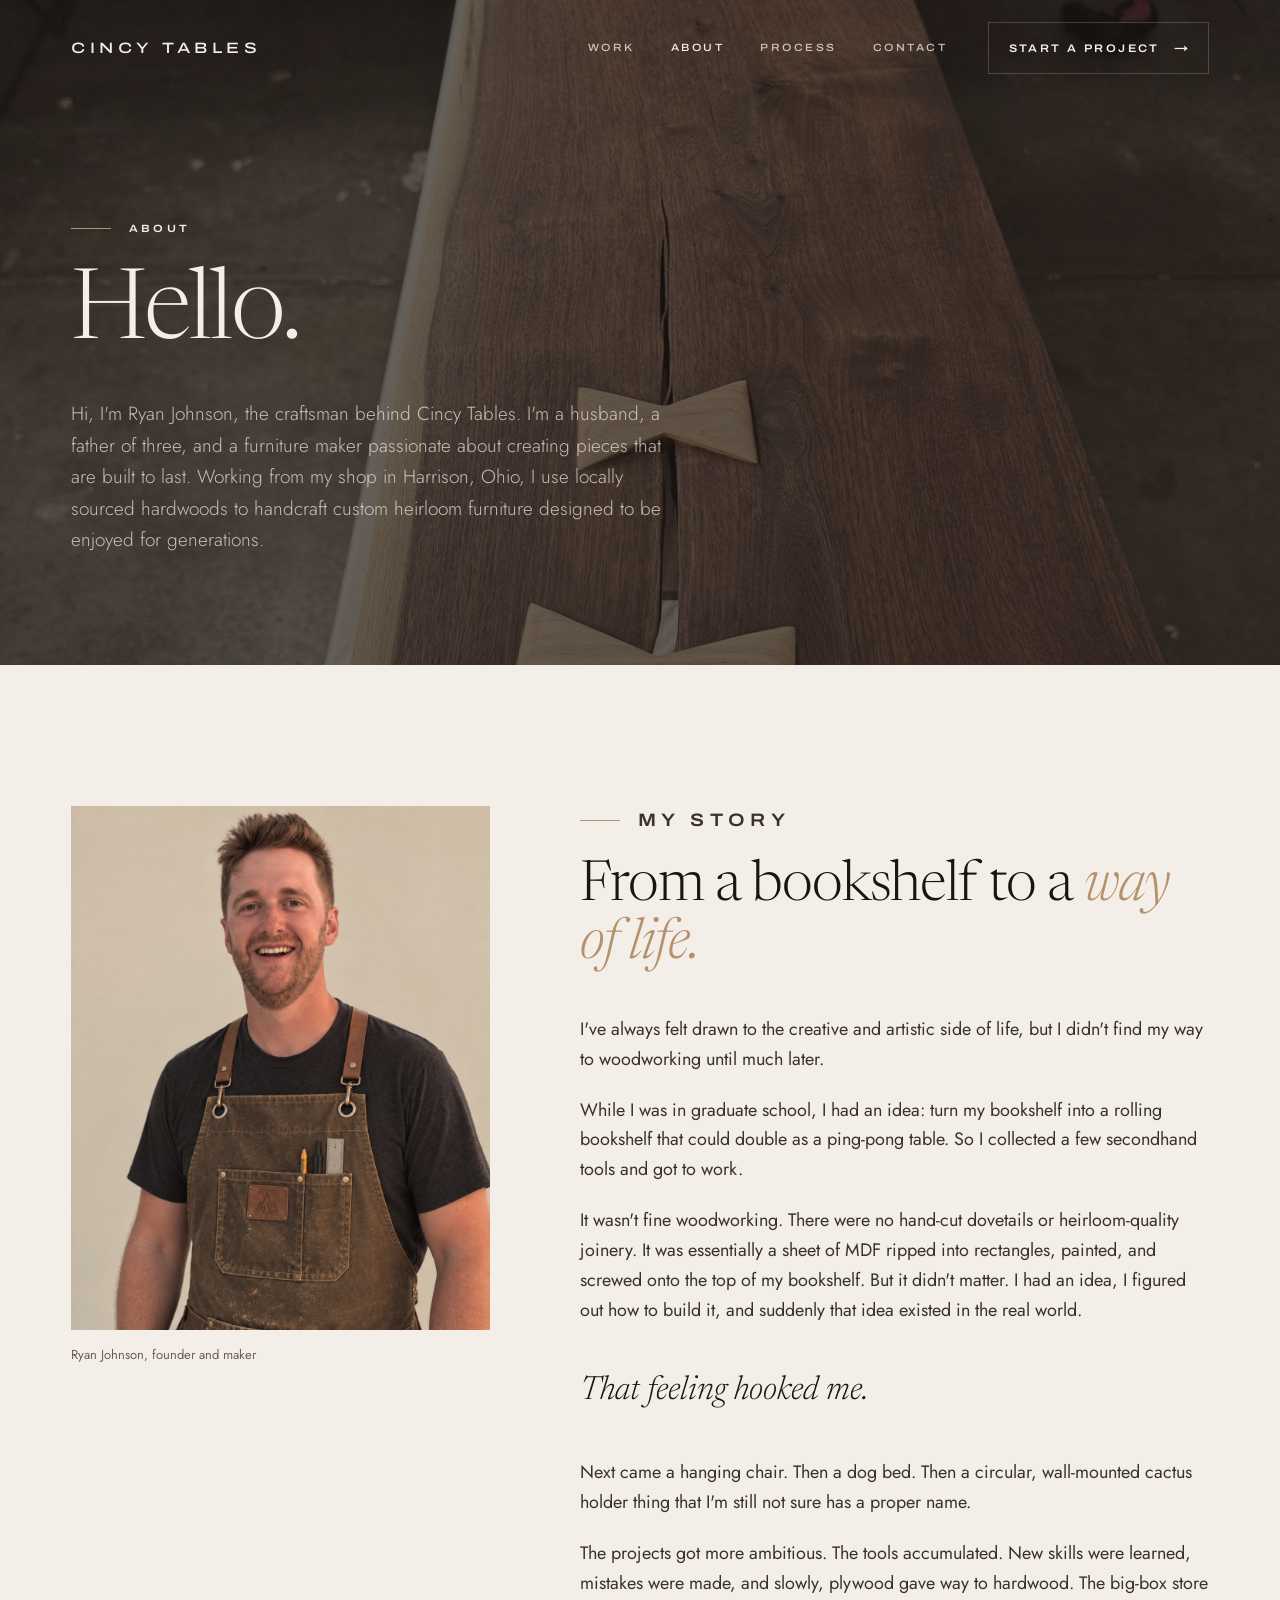
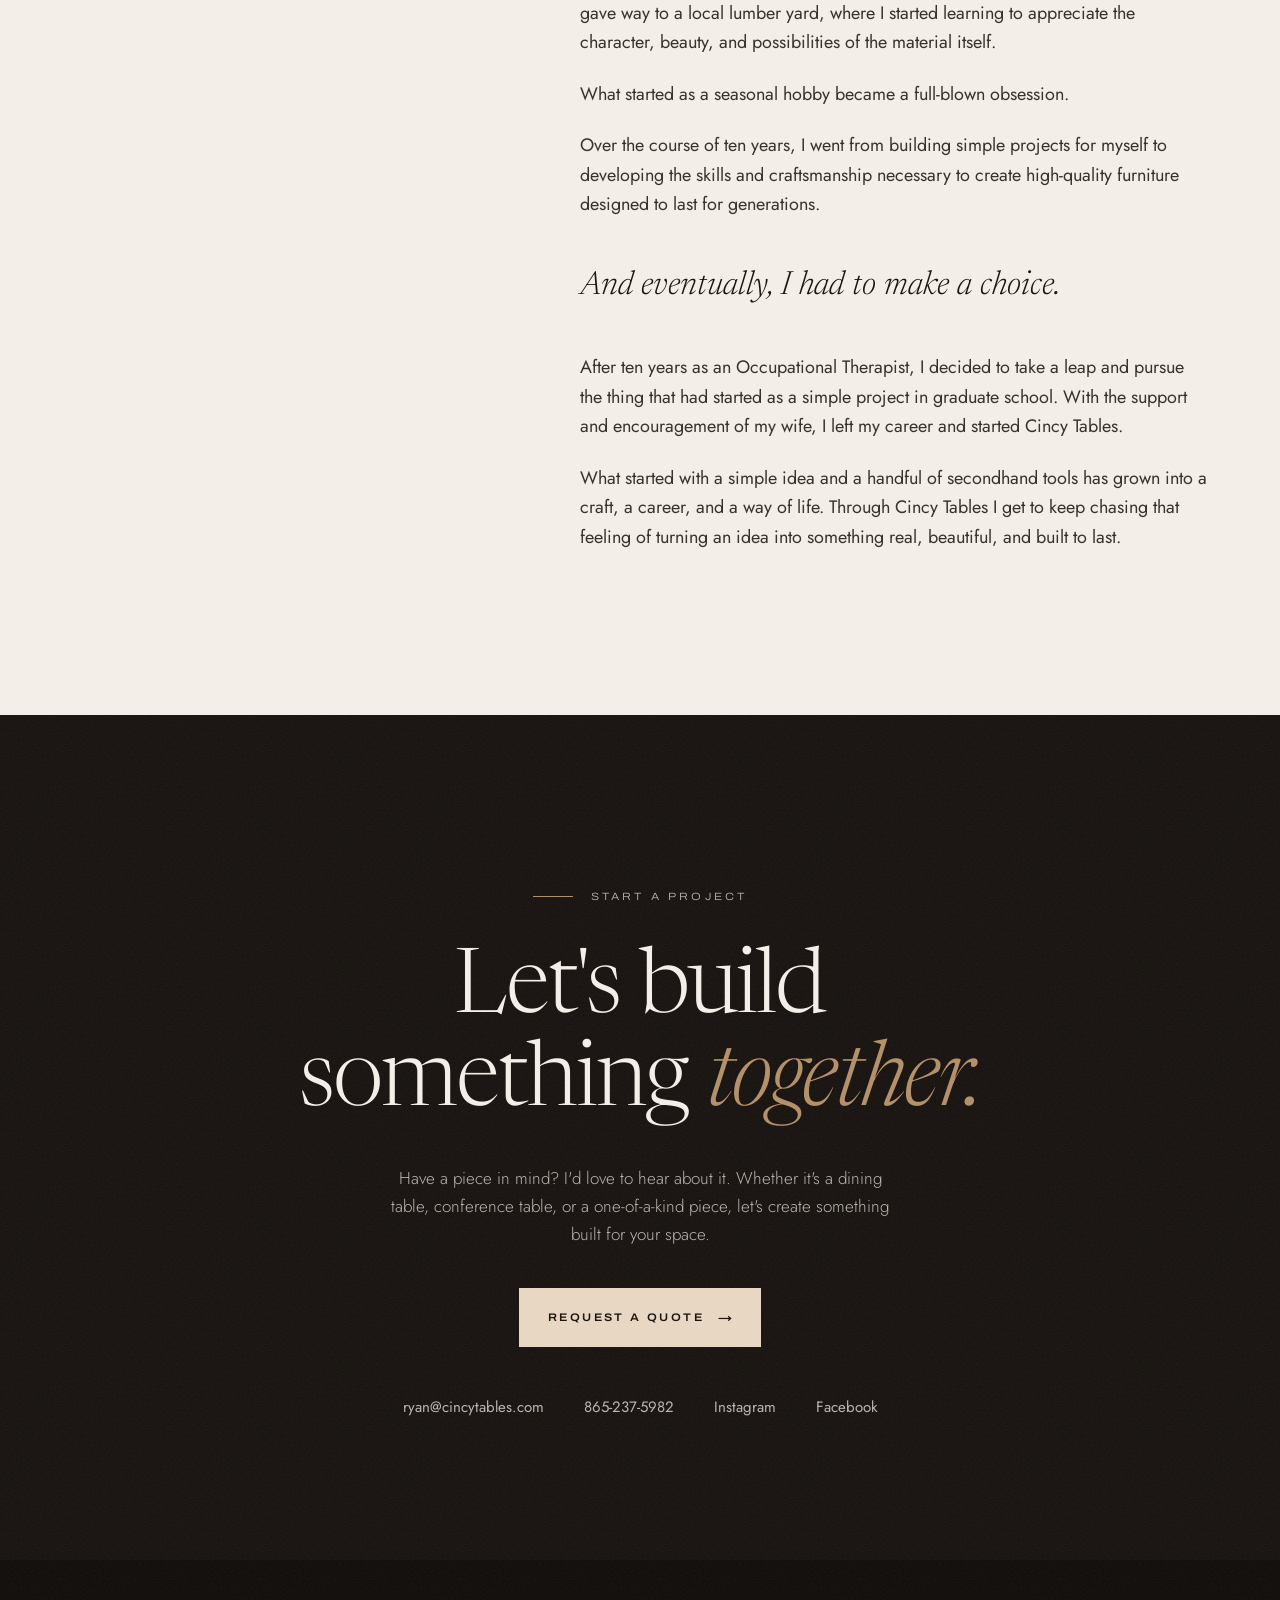
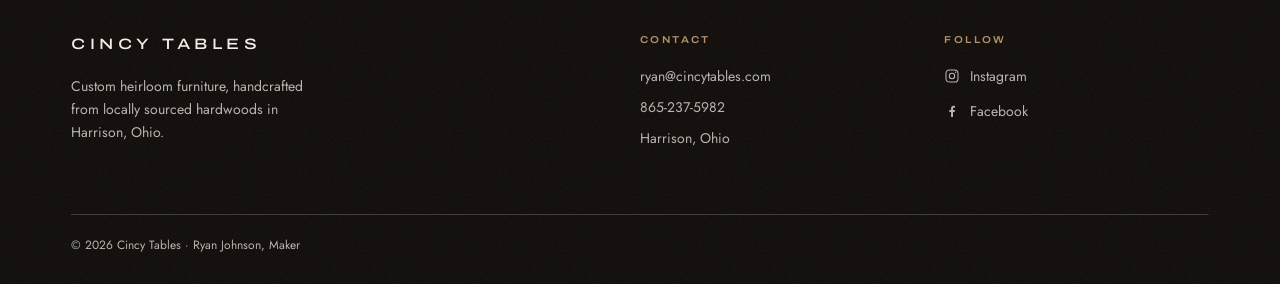
==== about.html @ 7ccca415 "Cincy Tables website with Codex instructions and hooks" ====
<!doctype html>
<html lang="en">
<head>
  <meta charset="utf-8">
  <meta name="viewport" content="width=device-width, initial-scale=1">
  <title>About | Cincy Tables</title>
  <meta name="description" content="Ryan Johnson left a ten-year career as an occupational therapist to build heirloom furniture full time. This is the story behind Cincy Tables.">
  <link rel="preconnect" href="https://fonts.googleapis.com">
  <link rel="preconnect" href="https://fonts.gstatic.com" crossorigin>
  <link href="https://fonts.googleapis.com/css2?family=Archivo:wdth,wght@100..125,400..700&family=Jost:wght@300;400;500&family=Newsreader:ital,opsz,wght@0,6..72,300..500;1,6..72,300..500&display=swap" rel="stylesheet">
  <link rel="stylesheet" href="style.css">
</head>
<body>

  <header class="site-header">
    <div class="wrap">
      <a class="brand" href="index.html">Cincy Tables</a>
      <button class="nav-toggle" aria-expanded="false" aria-controls="nav">Menu</button>
      <nav class="nav" id="nav">
        <a href="index.html#work">Work</a>
        <a href="about.html" aria-current="page">About</a>
        <a href="index.html#process">Process</a>
        <a href="contact.html">Contact</a>
      </nav>
      <a class="btn btn-line" href="contact.html">Start a Project <span class="arrow">&rarr;</span></a>
    </div>
  </header>

  <main>

    <section class="page-hero grain">
      <img class="page-hero-img" src="images/woven-3.jpg" alt="">
      <div class="wrap">
        <p class="label ruled reveal">About</p>
        <h1 class="serif reveal" style="--d:1">Hello.</h1>
        <p class="lede reveal" style="--d:2">Hi, I'm Ryan Johnson, the craftsman behind Cincy Tables. I'm a husband, a father of three, and a furniture maker passionate about creating pieces that are built to last. Working from my shop in Harrison, Ohio, I use locally sourced hardwoods to handcraft custom heirloom furniture designed to be enjoyed for generations.</p>
      </div>
    </section>

    <section class="section">
      <div class="wrap story">
        <figure class="story-photo">
          <img src="images/ryan.jpg" alt="Ryan Johnson in his shop apron">
          <figcaption>Ryan Johnson, founder and maker</figcaption>
        </figure>

        <div class="story-text">
          <p class="label ruled">My Story</p>
          <h2 class="serif">From a bookshelf to a <em>way of life.</em></h2>
          <p>I've always felt drawn to the creative and artistic side of life, but I didn't find my way to woodworking until much later.</p>
          <p>While I was in graduate school, I had an idea: turn my bookshelf into a rolling bookshelf that could double as a ping-pong table. So I collected a few secondhand tools and got to work.</p>
          <p>It wasn't fine woodworking. There were no hand-cut dovetails or heirloom-quality joinery. It was essentially a sheet of MDF ripped into rectangles, painted, and screwed onto the top of my bookshelf. But it didn't matter. I had an idea, I figured out how to build it, and suddenly that idea existed in the real world.</p>
          <p class="pull">That feeling hooked me.</p>
          <p>Next came a hanging chair. Then a dog bed. Then a circular, wall-mounted cactus holder thing that I'm still not sure has a proper name.</p>
          <p>The projects got more ambitious. The tools accumulated. New skills were learned, mistakes were made, and slowly, plywood gave way to hardwood. The big-box store gave way to a local lumber yard, where I started learning to appreciate the character, beauty, and possibilities of the material itself.</p>
          <p>What started as a seasonal hobby became a full-blown obsession.</p>
          <p>Over the course of ten years, I went from building simple projects for myself to developing the skills and craftsmanship necessary to create high-quality furniture designed to last for generations.</p>
          <p class="pull">And eventually, I had to make a choice.</p>
          <p>After ten years as an Occupational Therapist, I decided to take a leap and pursue the thing that had started as a simple project in graduate school. With the support and encouragement of my wife, I left my career and started Cincy Tables.</p>
          <p>What started with a simple idea and a handful of secondhand tools has grown into a craft, a career, and a way of life. Through Cincy Tables I get to keep chasing that feeling of turning an idea into something real, beautiful, and built to last.</p>
        </div>
      </div>
    </section>

    <section class="section cta grain">
      <div class="wrap">
        <p class="label ruled">Start a Project</p>
        <h2 class="serif">Let's build something <em>together.</em></h2>
        <p>Have a piece in mind? I'd love to hear about it. Whether it's a dining table, conference table, or a one-of-a-kind piece, let's create something built for your space.</p>
        <a class="btn btn-sand" href="contact.html">Request a Quote <span class="arrow">&rarr;</span></a>
        <div class="cta-contact">
          <a href="mailto:ryan@cincytables.com">ryan@cincytables.com</a>
          <a href="tel:+18652375982">865-237-5982</a>
          <a href="https://www.instagram.com/cincytables/" target="_blank" rel="noopener">Instagram</a>
          <a href="https://www.facebook.com/profile.php?id=61554300565181" target="_blank" rel="noopener">Facebook</a>
        </div>
      </div>
    </section>

  </main>

  <footer class="site-footer grain">
    <div class="wrap footer-top">
      <div>
        <a class="brand" href="index.html">Cincy Tables</a>
        <p>Custom heirloom furniture, handcrafted from locally sourced hardwoods in Harrison, Ohio.</p>
      </div>
      <div>
        <h4>Contact</h4>
        <ul>
          <li><a href="mailto:ryan@cincytables.com">ryan@cincytables.com</a></li>
          <li><a href="tel:+18652375982">865-237-5982</a></li>
          <li>Harrison, Ohio</li>
        </ul>
      </div>
      <div>
        <h4>Follow</h4>
        <ul class="social">
          <li><a href="https://www.instagram.com/cincytables/" target="_blank" rel="noopener"><svg viewBox="0 0 24 24" aria-hidden="true"><rect x="3" y="3" width="18" height="18" rx="5" fill="none" stroke="currentColor" stroke-width="1.6"/><circle cx="12" cy="12" r="4" fill="none" stroke="currentColor" stroke-width="1.6"/><circle cx="17.5" cy="6.5" r="1.1" fill="currentColor"/></svg>Instagram</a></li>
          <li><a href="https://www.facebook.com/profile.php?id=61554300565181" target="_blank" rel="noopener"><svg viewBox="0 0 24 24" aria-hidden="true"><path fill="currentColor" d="M13.5 21v-7.5h2.5l.4-3h-2.9V8.6c0-.9.3-1.5 1.5-1.5h1.5V4.4c-.3 0-1.2-.1-2.2-.1-2.2 0-3.7 1.3-3.7 3.8v2.4H8v3h2.6V21h2.9z"/></svg>Facebook</a></li>
        </ul>
      </div>
    </div>
    <div class="wrap footer-bottom">&copy; 2026 Cincy Tables &middot; Ryan Johnson, Maker</div>
  </footer>

  <script src="script.js"></script>
</body>
</html>
---- style.css ----
/* Cincy Tables — one stylesheet for every page. Colors and fonts live in :root. */

:root {
  --espresso: #15100d;
  --espresso-2: #0e0a08;
  --bone: #f3eee7;
  --paper: #e9e1d6;
  --field: #fbf8f4;
  --ink: #1a1512;
  --muted: #6a5f55;
  --brass: #b4916a;
  --sand: #e8d8c3;
  --line: rgba(26, 21, 18, 0.14);
  --line-light: rgba(243, 238, 231, 0.2);
  --bone-soft: rgba(243, 238, 231, 0.74);

  --serif: "Newsreader", Georgia, serif;
  --sans: "Jost", "Helvetica Neue", sans-serif;
  --label: "Archivo", "Helvetica Neue", sans-serif;

  --wrap: 1240px;
  --gutter: clamp(16px, 4vw, 56px);
  --ease: cubic-bezier(0.2, 0.7, 0.2, 1);
}

* { box-sizing: border-box; margin: 0; }
html { scroll-behavior: smooth; }
body {
  background: var(--bone);
  color: var(--ink);
  font-family: var(--sans);
  font-size: 17px;
  font-weight: 400;
  line-height: 1.65;
  -webkit-font-smoothing: antialiased;
}
img { display: block; max-width: 100%; }
a { color: inherit; }
button { font: inherit; color: inherit; }

.wrap { max-width: var(--wrap); margin: 0 auto; padding: 0 var(--gutter); }

/* ---------- Type ---------- */

.serif {
  font-family: var(--serif);
  font-weight: 300;
  line-height: 1.04;
  letter-spacing: -0.02em;
}
.serif em { font-style: italic; color: var(--brass); }

.label {
  display: flex;
  align-items: center;
  gap: 18px;
  font-family: var(--label);
  font-stretch: 115%;
  font-size: 10.5px;
  font-weight: 600;
  letter-spacing: 0.3em;
  text-transform: uppercase;
}
.label.ruled::before {
  content: "";
  width: 40px;
  height: 1px;
  background: var(--brass);
}

/* ---------- Grain for dark sections ---------- */

.grain { position: relative; isolation: isolate; }
.grain::before {
  content: "";
  position: absolute;
  inset: 0;
  z-index: 0;
  pointer-events: none;
  opacity: 0.08;
  background-image: url("data:image/svg+xml,%3Csvg xmlns='http://www.w3.org/2000/svg' width='200' height='200'%3E%3Cfilter id='n'%3E%3CfeTurbulence type='fractalNoise' baseFrequency='0.85' numOctaves='3' stitchTiles='stitch'/%3E%3C/filter%3E%3Crect width='100%25' height='100%25' filter='url(%23n)'/%3E%3C/svg%3E");
}
.grain > * { position: relative; z-index: 1; }

/* ---------- Buttons ---------- */

.btn {
  display: inline-flex;
  align-items: center;
  gap: 14px;
  padding: 17px 28px;
  border: 1px solid transparent;
  font-family: var(--label);
  font-stretch: 112%;
  font-size: 11px;
  font-weight: 600;
  letter-spacing: 0.22em;
  text-transform: uppercase;
  text-decoration: none;
  cursor: pointer;
  transition: background 0.3s, color 0.3s, border-color 0.3s;
}
.btn .arrow { font-size: 14px; letter-spacing: 0; transition: transform 0.3s var(--ease); }
.btn:hover .arrow { transform: translateX(5px); }
.btn-sand { background: var(--sand); color: var(--ink); }
.btn-sand:hover { background: var(--bone); }
.btn-line { border-color: var(--line-light); color: var(--bone); }
.btn-line:hover { border-color: var(--bone); }
.btn-dark { background: var(--espresso); color: var(--bone); }
.btn-dark:hover { background: #3a2a1f; }
.btn-row { display: flex; flex-wrap: wrap; gap: 14px; }

.text-link {
  display: inline-flex;
  gap: 12px;
  padding-bottom: 6px;
  border-bottom: 1px solid var(--brass);
  font-family: var(--label);
  font-stretch: 112%;
  font-size: 11px;
  font-weight: 600;
  letter-spacing: 0.22em;
  text-transform: uppercase;
  text-decoration: none;
}
.text-link .arrow { letter-spacing: 0; transition: transform 0.3s var(--ease); }
.text-link:hover .arrow { transform: translateX(5px); }

/* ---------- Header ---------- */

.site-header {
  position: absolute;
  inset: 0 0 auto;
  z-index: 10;
  color: var(--bone);
}
.site-header .wrap {
  display: flex;
  align-items: center;
  gap: 40px;
  height: 96px;
}
.brand {
  font-family: var(--label);
  font-stretch: 125%;
  font-size: 15px;
  font-weight: 500;
  letter-spacing: 0.3em;
  text-transform: uppercase;
  text-decoration: none;
  white-space: nowrap;
}
.nav { display: flex; gap: 36px; margin-left: auto; }
.nav a, .nav-toggle {
  font-family: var(--label);
  font-stretch: 112%;
  font-size: 10.5px;
  font-weight: 500;
  letter-spacing: 0.24em;
  text-transform: uppercase;
  text-decoration: none;
}
.nav a { opacity: 0.78; transition: opacity 0.2s; }
.nav a:hover, .nav a[aria-current="page"] { opacity: 1; }
.site-header .btn { padding: 13px 20px; }
.nav-toggle { display: none; margin-left: auto; padding: 10px 0; background: none; border: 0; cursor: pointer; }

/* ---------- Home hero ---------- */

.hero {
  position: relative;
  display: flex;
  align-items: flex-end;
  min-height: max(640px, min(100vh, 940px));
  overflow: hidden;
  background: var(--espresso);
  color: var(--bone);
}
.hero-img {
  position: absolute;
  inset: 0;
  width: 100%;
  height: 100%;
  object-fit: cover;
  object-position: 50% 72%;
  transform: scale(1.04);
  animation: settle 2.4s var(--ease) forwards;
}
.hero::after {
  content: "";
  position: absolute;
  inset: 0;
  background:
    linear-gradient(90deg, rgba(21, 16, 13, 0.92) 0%, rgba(21, 16, 13, 0.62) 42%, rgba(21, 16, 13, 0.08) 80%),
    linear-gradient(0deg, rgba(21, 16, 13, 0.85) 0%, transparent 45%),
    linear-gradient(180deg, rgba(21, 16, 13, 0.6) 0%, transparent 22%);
}
.hero .wrap { position: relative; z-index: 1; width: 100%; padding-top: 160px; padding-bottom: 72px; }
.hero h1 { max-width: 9ch; margin-top: 28px; font-size: clamp(56px, 8.6vw, 136px); }
.hero-foot {
  display: flex;
  flex-wrap: wrap;
  align-items: flex-end;
  justify-content: space-between;
  gap: 32px;
  margin-top: 40px;
}
.hero-foot p { max-width: 40ch; margin-bottom: 28px; font-size: 18px; font-weight: 300; color: var(--bone-soft); }
.hero-caption {
  font-family: var(--label);
  font-stretch: 112%;
  font-size: 10px;
  letter-spacing: 0.22em;
  text-transform: uppercase;
  color: var(--bone-soft);
  text-align: right;
}

@keyframes settle { to { transform: scale(1); } }
@keyframes rise {
  from { opacity: 0; transform: translateY(22px); }
  to { opacity: 1; transform: none; }
}
.reveal { animation: rise 1.1s var(--ease) both; animation-delay: calc(var(--d, 0) * 140ms + 150ms); }

/* ---------- Sections ---------- */

.section { padding: clamp(80px, 11vw, 150px) 0; }
.section-head {
  display: grid;
  grid-template-columns: 1fr 1fr;
  gap: 32px 64px;
  align-items: end;
  margin-bottom: clamp(48px, 6vw, 80px);
}
.section-head h2 { margin-top: 22px; font-size: clamp(40px, 5vw, 72px); }
.section-head > p { max-width: 46ch; color: var(--muted); }

/* ---------- Intro statement ---------- */

.intro { display: grid; grid-template-columns: 1fr 2.2fr; gap: 48px; }
.intro-text { font-size: clamp(26px, 3vw, 42px); line-height: 1.28; }
.pillars {
  display: grid;
  grid-template-columns: repeat(3, 1fr);
  gap: 40px;
  margin-top: clamp(56px, 7vw, 96px);
  grid-column: 2;
}
.pillars div { padding-top: 22px; border-top: 1px solid var(--line); }
.pillars h3 { font-family: var(--serif); font-size: 24px; font-weight: 400; letter-spacing: -0.01em; }
.pillars p { margin-top: 8px; font-size: 15px; color: var(--muted); }

/* ---------- Featured work ---------- */

.work { background: var(--paper); }
.work-grid {
  display: grid;
  grid-template-columns: 1fr 1fr;
  column-gap: clamp(32px, 6vw, 96px);
  row-gap: clamp(64px, 8vw, 112px);
  padding-bottom: 140px;
}
.work-grid > .piece:nth-child(even) { transform: translateY(140px); }

.piece { position: relative; }
.piece .media { aspect-ratio: 4 / 5; overflow: hidden; background: var(--espresso); }
.piece .media img {
  width: 100%;
  height: 100%;
  object-fit: cover;
  transition: transform 1.2s var(--ease), filter 0.6s;
}
.piece:hover .media img { transform: scale(1.035); filter: brightness(1.04); }
.piece-caption { display: grid; grid-template-columns: 52px 1fr; margin-top: 26px; }
.piece-num {
  padding-top: 10px;
  font-family: var(--label);
  font-stretch: 112%;
  font-size: 11px;
  font-weight: 600;
  letter-spacing: 0.12em;
  color: var(--brass);
}
.piece h3 { font-family: var(--serif); font-size: clamp(28px, 2.6vw, 36px); font-weight: 400; letter-spacing: -0.015em; line-height: 1.1; }
.piece-short { max-width: 40ch; margin-top: 10px; font-size: 15px; color: var(--muted); }
.piece-spec {
  margin-top: 16px;
  font-family: var(--label);
  font-stretch: 112%;
  font-size: 10px;
  font-weight: 500;
  letter-spacing: 0.2em;
  text-transform: uppercase;
}
.piece-full { display: none; }
.piece-open {
  position: absolute;
  inset: 0;
  z-index: 2;
  background: none;
  border: 0;
  cursor: pointer;
}
.piece-open:focus-visible { outline: 2px solid var(--brass); outline-offset: 8px; }

/* ---------- Craftsmanship details ---------- */

.details { background: var(--espresso); color: var(--bone); }
.details .section-head > p { color: var(--bone-soft); }
.detail-row { display: grid; grid-template-columns: repeat(3, 1fr); gap: clamp(16px, 2.4vw, 32px); }
.detail-row figure:nth-child(2) { margin-top: 64px; }
.detail-row img { width: 100%; aspect-ratio: 4 / 5; object-fit: cover; }
.detail-row figcaption {
  margin-top: 16px;
  font-family: var(--label);
  font-stretch: 112%;
  font-size: 10px;
  letter-spacing: 0.2em;
  text-transform: uppercase;
  color: var(--bone-soft);
}
.detail-row figcaption b { display: block; margin-bottom: 4px; font-family: var(--serif); font-size: 20px; font-weight: 400; letter-spacing: 0; text-transform: none; color: var(--bone); }

/* ---------- Maker ---------- */

.maker {
  display: grid;
  grid-template-columns: 5fr 7fr;
  gap: clamp(40px, 7vw, 112px);
  align-items: center;
}
.maker-photo { position: relative; z-index: 0; }
.maker-photo::after {
  content: "";
  position: absolute;
  inset: 24px -24px -24px 24px;
  z-index: -1;
  border: 1px solid var(--brass);
}
.maker-photo img { width: 100%; aspect-ratio: 4 / 5; object-fit: cover; object-position: 50% 12%; }
.maker h2 { margin: 22px 0 28px; font-size: clamp(40px, 4.8vw, 68px); }
.maker p { max-width: 54ch; color: var(--muted); }
.maker blockquote {
  max-width: 34ch;
  margin: 36px 0;
  padding-left: 24px;
  border-left: 1px solid var(--brass);
  font-family: var(--serif);
  font-size: clamp(21px, 2vw, 26px);
  font-style: italic;
  font-weight: 300;
  line-height: 1.35;
}

/* ---------- Process ---------- */

.process { background: var(--paper); }
.steps { display: grid; grid-template-columns: repeat(3, 1fr); gap: clamp(32px, 5vw, 72px); }
.step { padding-top: 28px; border-top: 1px solid var(--line); }
.step-num { font-family: var(--serif); font-size: 64px; font-weight: 300; line-height: 1; color: var(--brass); }
.step h3 {
  margin-top: 24px;
  font-family: var(--label);
  font-stretch: 112%;
  font-size: 11px;
  font-weight: 600;
  letter-spacing: 0.24em;
  text-transform: uppercase;
}
.step p { margin-top: 10px; color: var(--muted); }

/* ---------- More from the shop ---------- */

/* Each row keeps every photo uncropped: --r is the photo's width / height,
   so photos in a row share one height and fill the row. */
.shop-grid { display: grid; gap: 16px; }
.shop-row { display: flex; gap: 16px; }
.shop-row figure { flex: var(--r) 1 0; min-width: 0; }
.shop-grid figcaption { margin-top: 8px; font-size: 13px; color: var(--muted); }
.shop-item {
  display: block;
  width: 100%;
  padding: 0;
  overflow: hidden;
  background: var(--paper);
  border: 0;
  cursor: zoom-in;
}
.shop-item img { width: 100%; height: auto; transition: transform 1s var(--ease); }
.shop-item:hover img { transform: scale(1.04); }
.shop-item:focus-visible { outline: 2px solid var(--brass); outline-offset: 3px; }

/* ---------- Call to action ---------- */

.cta { background: var(--espresso); color: var(--bone); text-align: center; }
.cta .label { justify-content: center; }
.cta h2 { max-width: 14ch; margin: 28px auto 0; font-size: clamp(48px, 7vw, 104px); }
.cta p { max-width: 50ch; margin: 32px auto 40px; font-weight: 300; color: var(--bone-soft); }
.cta-contact {
  display: flex;
  flex-wrap: wrap;
  justify-content: center;
  gap: 12px 40px;
  margin-top: 48px;
  font-size: 15px;
  color: var(--bone-soft);
}
.cta-contact a { text-decoration: none; }
.cta-contact a:hover { color: var(--bone); }

/* ---------- Footer ---------- */

.site-footer { background: var(--espresso-2); color: var(--bone-soft); font-size: 14px; }
.footer-top {
  display: grid;
  grid-template-columns: 2fr 1fr 1fr;
  gap: 40px;
  padding-top: 72px;
  padding-bottom: 56px;
}
.site-footer .brand { color: var(--bone); }
.footer-top p { max-width: 32ch; margin-top: 18px; }
.footer-top h4 {
  margin-bottom: 16px;
  font-family: var(--label);
  font-stretch: 112%;
  font-size: 10px;
  font-weight: 600;
  letter-spacing: 0.24em;
  text-transform: uppercase;
  color: var(--brass);
}
.footer-top ul { padding: 0; list-style: none; }
.footer-top li { margin-bottom: 8px; }
.social a { display: inline-flex; align-items: center; gap: 10px; }
.social svg { width: 16px; height: 16px; }
.site-footer a { text-decoration: none; }
.site-footer a:hover { color: var(--bone); }
.footer-bottom {
  padding-top: 22px;
  padding-bottom: 28px;
  background: linear-gradient(var(--line-light), var(--line-light)) center top / calc(100% - 2 * var(--gutter)) 1px no-repeat;
  font-size: 12px;
}

/* ---------- Inner page hero ---------- */

.page-hero { position: relative; overflow: hidden; padding: 220px 0 110px; background: var(--espresso); color: var(--bone); }
.page-hero-img { position: absolute; inset: 0; width: 100%; height: 100%; object-fit: cover; opacity: 0.32; }
.page-hero h1 { max-width: 13ch; margin-top: 28px; font-size: clamp(52px, 7.6vw, 116px); }
.page-hero .lede { max-width: 56ch; margin-top: 32px; font-size: 19px; font-weight: 300; color: var(--bone-soft); }

/* ---------- About: story ---------- */

.story {
  display: grid;
  grid-template-columns: minmax(0, 0.8fr) minmax(0, 1.2fr);
  gap: clamp(40px, 7vw, 112px);
  align-items: start;
}
.story-photo { position: sticky; top: 40px; }
.story-photo img { width: 100%; aspect-ratio: 4 / 5; object-fit: cover; object-position: 50% 12%; }
.story-photo figcaption { margin-top: 14px; font-size: 13px; color: var(--muted); }
.story-text h2 { margin: 22px 0 40px; font-size: clamp(40px, 4.4vw, 60px); }
.story-text p { max-width: 60ch; margin-bottom: 1.2em; font-size: 18px; color: #3a322c; }
.story-text > p:first-of-type::first-letter {
  float: left;
  margin: 6px 12px 0 0;
  font-family: var(--serif);
  font-size: 76px;
  font-weight: 300;
  line-height: 0.8;
  color: var(--brass);
}
.story-text .pull {
  margin: 1.4em 0;
  font-family: var(--serif);
  font-size: clamp(26px, 2.6vw, 34px);
  font-style: italic;
  font-weight: 300;
  line-height: 1.2;
  color: var(--ink);
}

/* ---------- Contact ---------- */

.quote { display: grid; grid-template-columns: 1fr 1.25fr; gap: clamp(40px, 7vw, 112px); align-items: start; }
.quote-aside h2 { margin: 22px 0 28px; font-size: clamp(36px, 3.8vw, 52px); }
.quote-aside p { margin-bottom: 1em; color: var(--muted); }
.contact-list { margin-top: 40px; padding: 0; list-style: none; border-top: 1px solid var(--line); }
.contact-list li {
  display: flex;
  justify-content: space-between;
  gap: 16px;
  padding: 18px 0;
  border-bottom: 1px solid var(--line);
  font-size: 15px;
}
.contact-list span {
  align-self: center;
  font-family: var(--label);
  font-stretch: 112%;
  font-size: 10px;
  font-weight: 600;
  letter-spacing: 0.22em;
  text-transform: uppercase;
  color: var(--muted);
}
.contact-list a { text-decoration: none; }
.contact-list a:hover { color: var(--brass); }

.quote-form { padding: clamp(28px, 4vw, 56px); background: var(--paper); }
.field { display: grid; gap: 10px; margin-bottom: 26px; }
.field-row { display: grid; grid-template-columns: 1fr 1fr; gap: 20px; }
.field label {
  font-family: var(--label);
  font-stretch: 112%;
  font-size: 10px;
  font-weight: 600;
  letter-spacing: 0.22em;
  text-transform: uppercase;
}
.field input, .field select, .field textarea {
  width: 100%;
  padding: 15px 16px;
  background: var(--field);
  border: 1px solid var(--line);
  border-radius: 0;
  color: var(--ink);
  font: inherit;
  font-size: 16px;
}
.field textarea { min-height: 160px; resize: vertical; }
.field input:focus, .field select:focus, .field textarea:focus {
  outline: 1px solid var(--brass);
  outline-offset: -1px;
  border-color: var(--brass);
}
.hint { font-size: 13px; line-height: 1.5; color: var(--muted); }
.honey { position: absolute; left: -9999px; }

/* ---------- Photo viewer ---------- */

.lightbox {
  width: 100%;
  max-width: min(1180px, 94vw);
  max-height: 94vh;
  margin: auto;
  padding: 0;
  border: 0;
  background: transparent;
  color: var(--bone);
}
.lightbox::backdrop { background: rgba(10, 7, 5, 0.94); }
.lightbox-inner { display: grid; grid-template-columns: 1fr 340px; background: var(--espresso); }
.lightbox-stage {
  position: relative;
  display: flex;
  align-items: center;
  justify-content: center;
  height: min(82vh, 780px);
  background: #0b0806;
}
.lightbox-stage img { max-width: 100%; max-height: 100%; object-fit: contain; }
.lb-prev, .lb-next {
  position: absolute;
  top: 50%;
  width: 52px;
  height: 52px;
  transform: translateY(-50%);
  background: rgba(21, 16, 13, 0.7);
  border: 1px solid var(--line-light);
  font-size: 18px;
  cursor: pointer;
  transition: background 0.2s;
}
.lb-prev { left: 16px; }
.lb-next { right: 16px; }
.lb-prev:hover, .lb-next:hover { background: var(--espresso); }
.lightbox-info { position: relative; display: flex; flex-direction: column; padding: 64px 36px 36px; }
.lightbox-info h2 { margin-bottom: 18px; font-size: 34px; }
.lightbox-info p { font-size: 15px; font-weight: 300; color: var(--bone-soft); }
.lb-count {
  margin-top: auto;
  padding-top: 24px;
  font-family: var(--label);
  font-stretch: 112%;
  font-size: 10px;
  letter-spacing: 0.24em;
}
.lb-close {
  position: absolute;
  top: 16px;
  right: 20px;
  background: none;
  border: 0;
  font-size: 30px;
  font-weight: 300;
  line-height: 1;
  cursor: pointer;
}

/* ---------- Small screens ---------- */

@media (max-width: 900px) {
  .site-header .btn { display: none; }
  .site-header .wrap { height: 80px; }
  .nav-toggle { display: inline-flex; }
  .nav {
    display: none;
    position: absolute;
    top: 80px;
    left: 0;
    right: 0;
    flex-direction: column;
    gap: 0;
    padding: 8px var(--gutter) 24px;
    background: var(--espresso);
  }
  .nav.open { display: flex; }
  .nav a { padding: 16px 0; border-bottom: 1px solid var(--line-light); font-size: 12px; }

  .hero-caption { display: none; }
  .hero-img { inset: auto 0 0 0; height: 140%; }
  .section-head { grid-template-columns: 1fr; }

  .intro { grid-template-columns: 1fr; gap: 24px; }
  .pillars { grid-column: auto; grid-template-columns: 1fr; gap: 28px; }

  .work-grid { grid-template-columns: 1fr; padding-bottom: 0; }
  .work-grid > .piece:nth-child(even) { transform: none; }

  .detail-row { grid-template-columns: 1fr 1fr; }
  .detail-row figure:nth-child(2) { margin-top: 0; }
  .detail-row figure:nth-child(3) { grid-column: 1 / -1; }
  .detail-row figure:nth-child(3) img { aspect-ratio: 16 / 10; }

  .maker, .story, .quote { grid-template-columns: 1fr; }
  .maker-photo { margin-right: 24px; }
  .story-photo { position: static; }

  .steps { grid-template-columns: 1fr; }
  .shop-grid, .shop-row { gap: 10px; }
  .shop-row { flex-wrap: wrap; }
  .shop-row figure { flex: var(--r) 1 calc(50% - 5px); }

  .footer-top { grid-template-columns: 1fr 1fr; }
  .footer-top > div:first-child { grid-column: 1 / -1; }

  .field-row { grid-template-columns: 1fr; gap: 0; }

  .lightbox-inner { grid-template-columns: 1fr; }
  .lightbox-stage { height: 56vh; }
  .lightbox-info { padding: 28px 24px 24px; }
}

@media (prefers-reduced-motion: reduce) {
  html { scroll-behavior: auto; }
  *, *::before, *::after { animation: none !important; transition: none !important; }
}
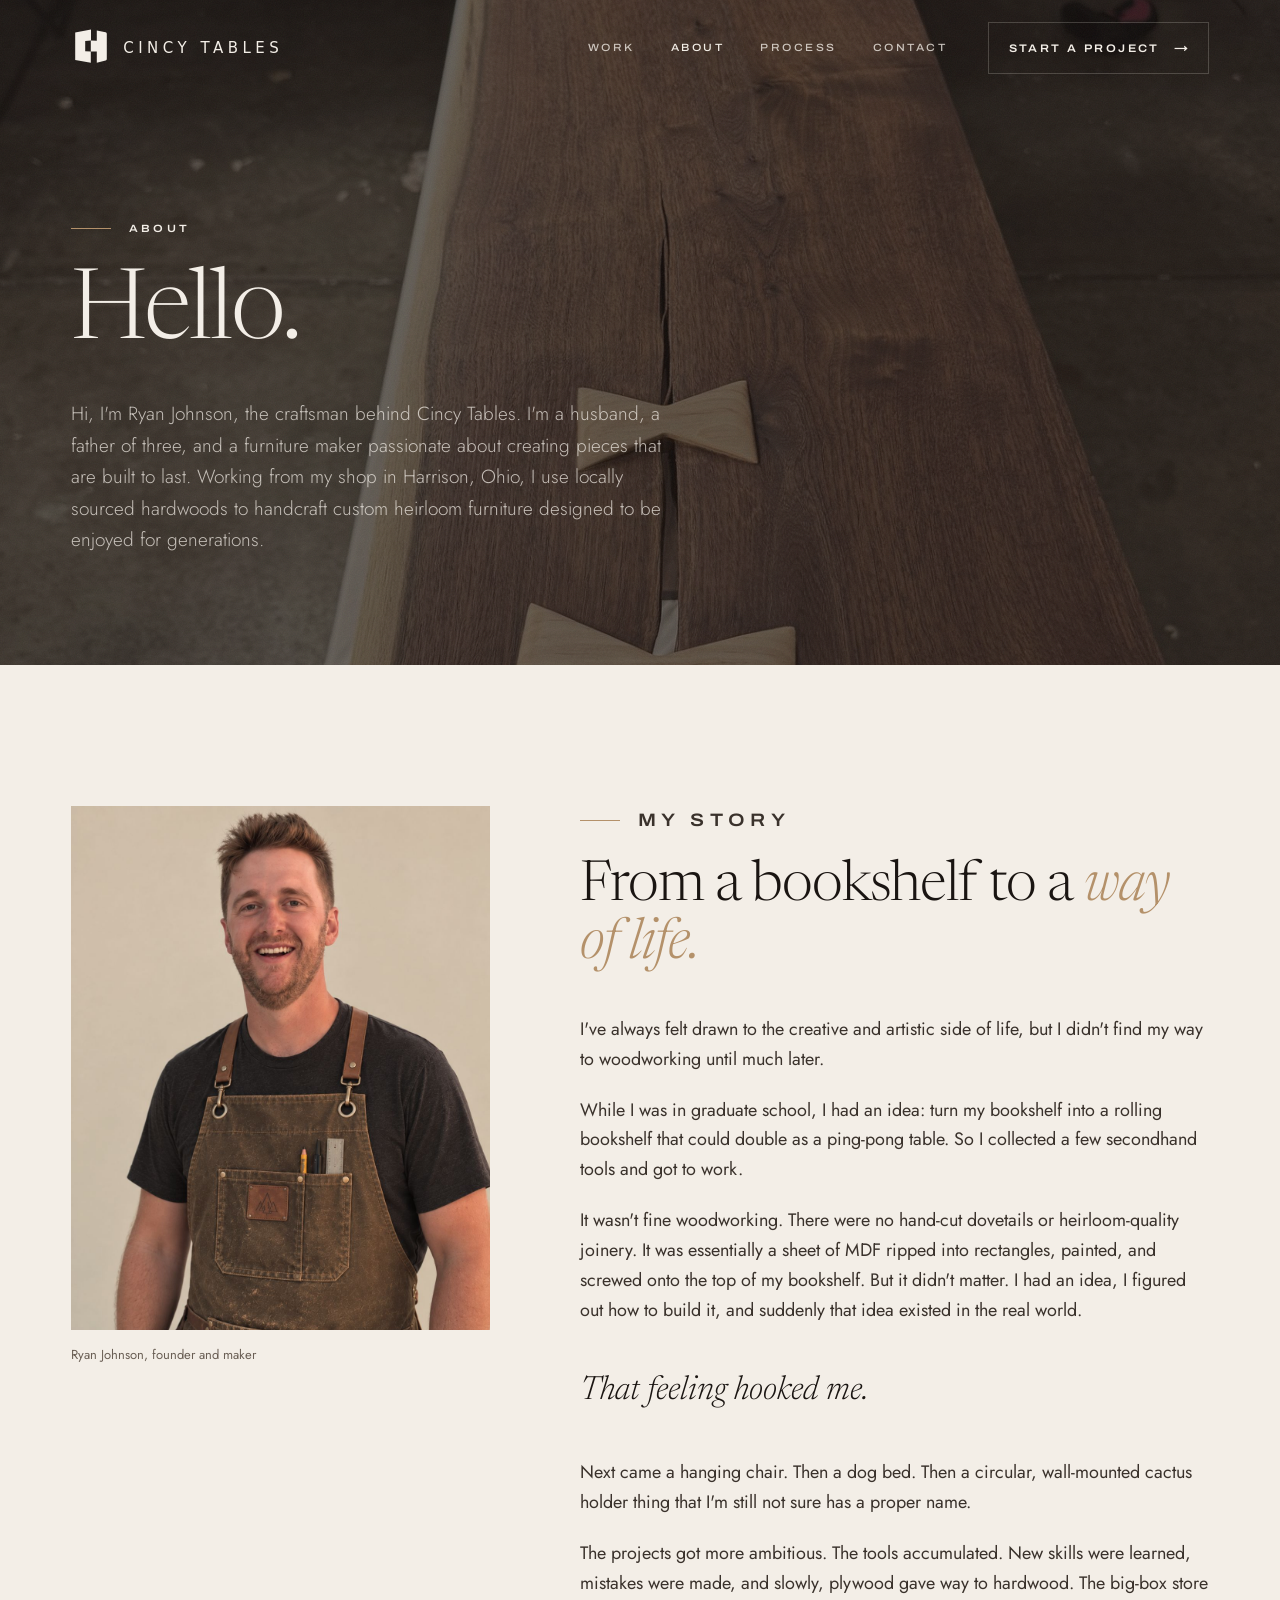
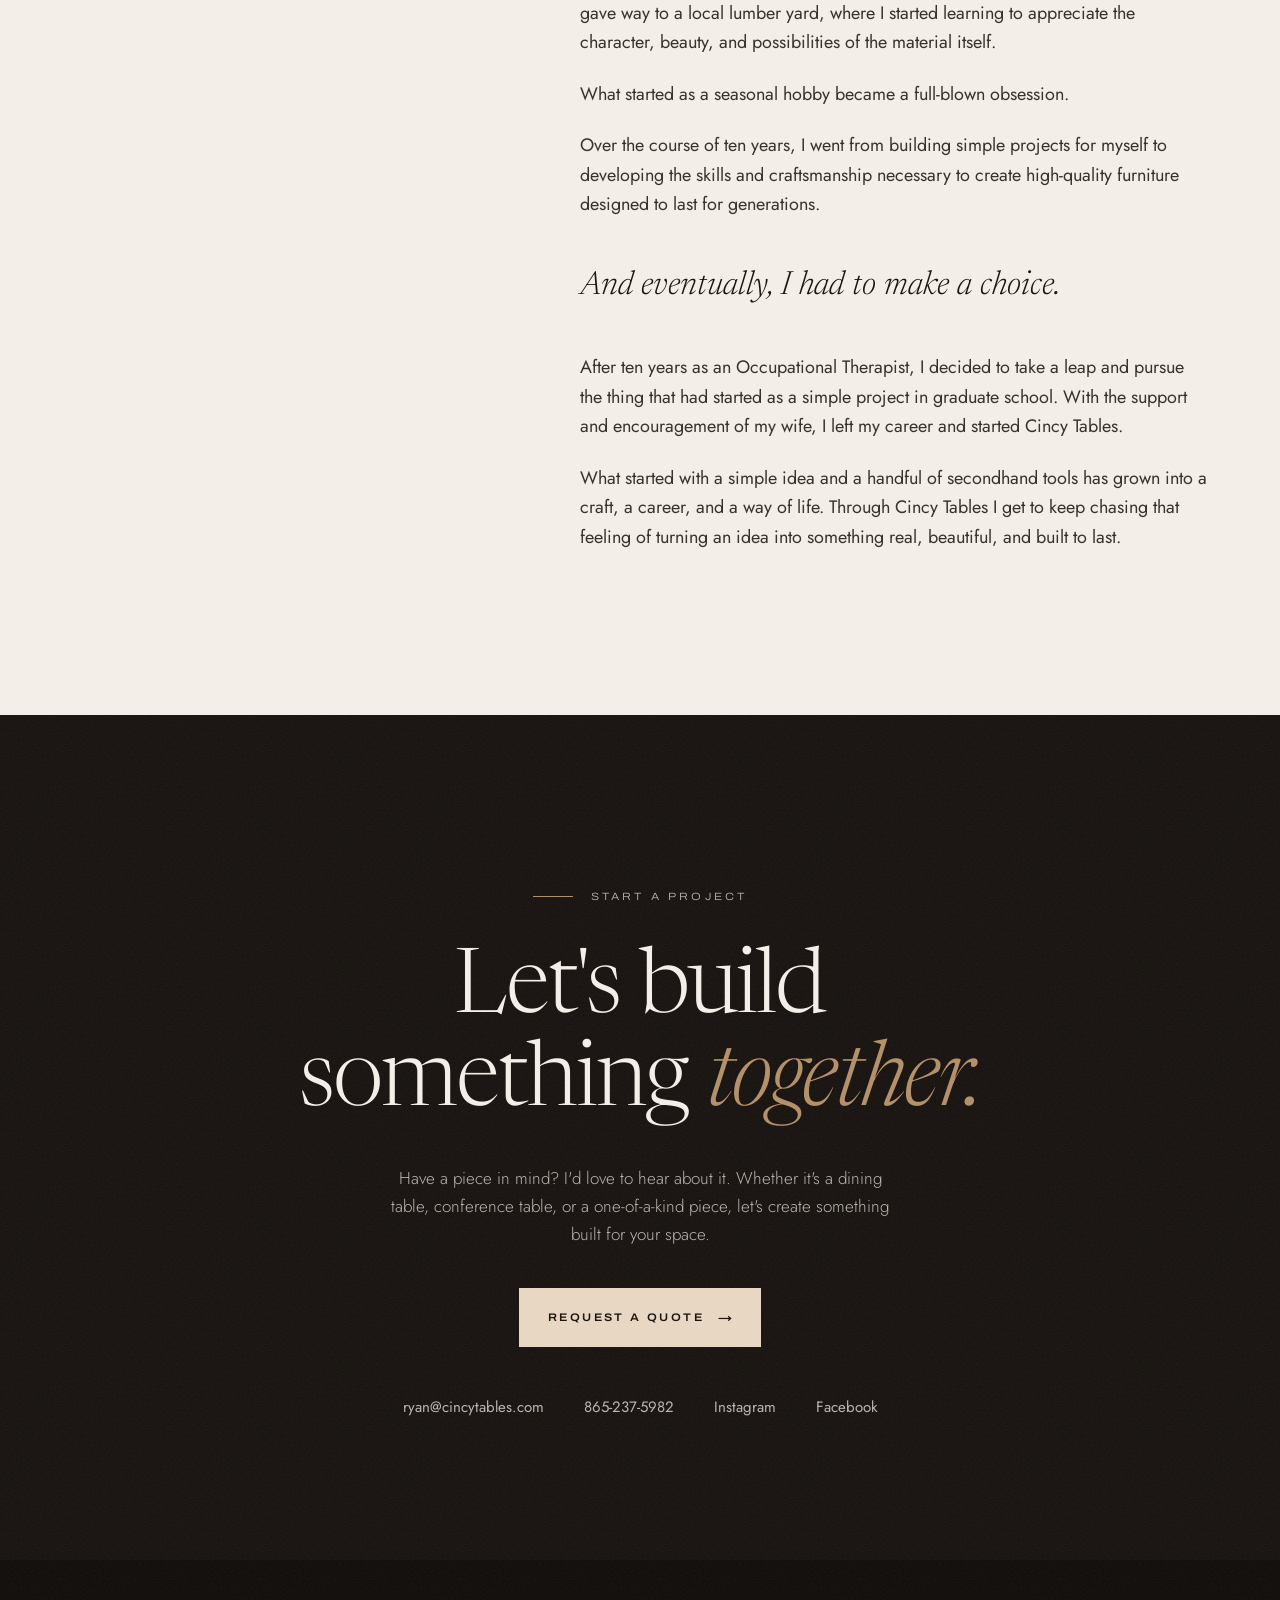
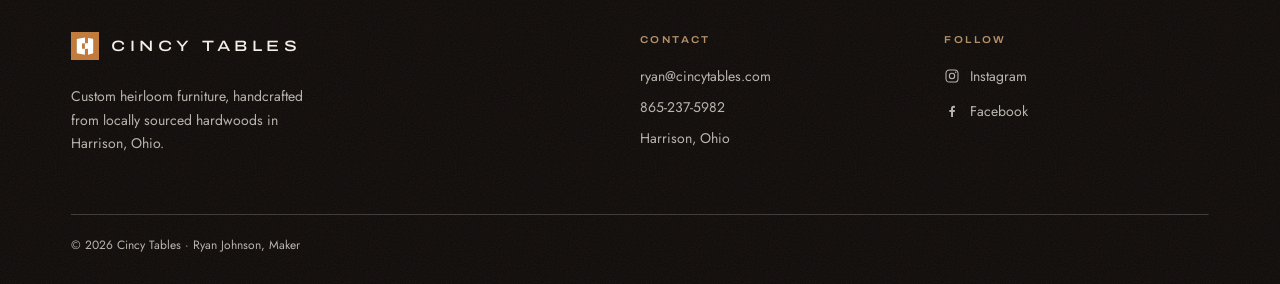
==== commit dfc92c87: "Refine Cincy Tables header branding" ====
--- a/about.html
+++ b/about.html
@@ -5,6 +5,7 @@
   <meta name="viewport" content="width=device-width, initial-scale=1">
   <title>About | Cincy Tables</title>
   <meta name="description" content="Ryan Johnson left a ten-year career as an occupational therapist to build heirloom furniture full time. This is the story behind Cincy Tables.">
+  <link rel="icon" type="image/svg+xml" href="favicon.svg" sizes="any">
   <link rel="preconnect" href="https://fonts.googleapis.com">
   <link rel="preconnect" href="https://fonts.gstatic.com" crossorigin>
   <link href="https://fonts.googleapis.com/css2?family=Archivo:wdth,wght@100..125,400..700&family=Jost:wght@300;400;500&family=Newsreader:ital,opsz,wght@0,6..72,300..500;1,6..72,300..500&display=swap" rel="stylesheet">
@@ -14,7 +15,7 @@
 
   <header class="site-header">
     <div class="wrap">
-      <a class="brand" href="index.html">Cincy Tables</a>
+      <a class="brand" href="index.html"><svg class="brand-mark" xmlns="http://www.w3.org/2000/svg" viewBox="45 45 180 200" aria-hidden="true"><path fill="currentColor" d="M56 67 135 52v56l-29 2v51l28 1v57l-78-14z"/><path fill="currentColor" d="m164 57 44 9q6 2 6 8v126q0 6-6 8l-44 11v-57l-30 1v-55l30 1z"/></svg><span>Cincy Tables</span></a>
       <button class="nav-toggle" aria-expanded="false" aria-controls="nav">Menu</button>
       <nav class="nav" id="nav">
         <a href="index.html#work">Work</a>
@@ -82,7 +83,7 @@
   <footer class="site-footer grain">
     <div class="wrap footer-top">
       <div>
-        <a class="brand" href="index.html">Cincy Tables</a>
+        <a class="brand" href="index.html"><img src="favicon.svg" alt=""><span>Cincy Tables</span></a>
         <p>Custom heirloom furniture, handcrafted from locally sourced hardwoods in Harrison, Ohio.</p>
       </div>
       <div>
--- a/style.css
+++ b/style.css
@@ -141,6 +141,9 @@
   height: 96px;
 }
 .brand {
+  display: inline-flex;
+  align-items: center;
+  gap: 12px;
   font-family: var(--label);
   font-stretch: 125%;
   font-size: 15px;
@@ -150,6 +153,9 @@
   text-decoration: none;
   white-space: nowrap;
 }
+.brand img { width: 28px; height: 28px; flex: 0 0 auto; }
+.site-header .brand-mark { width: 40px; height: 40px; flex: 0 0 auto; }
+.site-header .brand { font-family: "Avenir Next", Avenir, system-ui, sans-serif; }
 .nav { display: flex; gap: 36px; margin-left: auto; }
 .nav a, .nav-toggle {
   font-family: var(--label);
@@ -605,7 +611,9 @@
 
 @media (max-width: 900px) {
   .site-header .btn { display: none; }
-  .site-header .wrap { height: 80px; }
+  .site-header .wrap { height: 80px; gap: 20px; }
+  .site-header .brand { gap: 8px; font-size: 14px; letter-spacing: 0.22em; }
+  .site-header .brand-mark { width: 34px; height: 34px; }
   .nav-toggle { display: inline-flex; }
   .nav {
     display: none;
